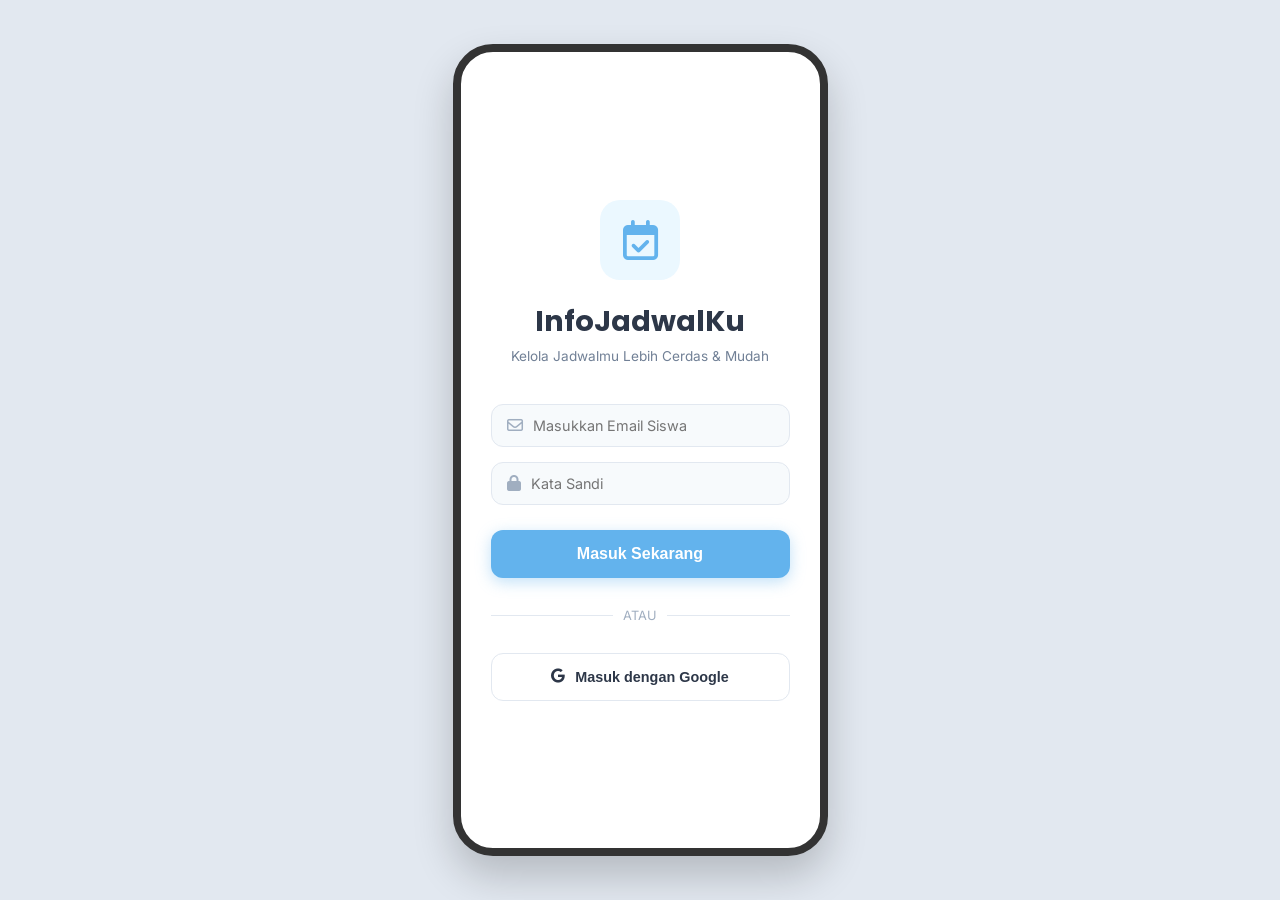
==== index.html @ 91821f2d "Upload tugas aplikasi" ====
<!DOCTYPE html>
<html lang="id">
<head>
    <meta charset="UTF-8">
    <meta name="viewport" content="width=device-width, initial-scale=1.0">
    <title>InfoJadwalKu - Beranda</title>
    <link href="https://fonts.googleapis.com/css2?family=Inter:wght@400;500&family=Poppins:wght@500;600;700&display=swap" rel="stylesheet">
    <link rel="stylesheet" href="https://cdnjs.cloudflare.com/ajax/libs/font-awesome/6.4.0/css/all.min.css">
    <link rel="stylesheet" href="style.css">
</head>
<body>

    <div class="mobile-app">
        
        <header class="header">
            <div class="user-info">
                <img src="https://ui-avatars.com/api/?name=Andi&background=random" alt="Profil" class="avatar">
                <div>
                    <h1 class="greeting">Halo, Andi!</h1>
                    <div class="class-dropdown">Kelas XI TKJ 1 <i class="fa-solid fa-chevron-down"></i></div>
                </div>
            </div>
            <div class="notification">
                <i class="fa-regular fa-bell"></i>
                <span class="badge"></span>
            </div>
        </header>

        <section class="calendar-section">
            <div class="calendar-header">
    <h3 id="bulan-tahun">Oktober 2026</h3>
    <div class="nav-arrows">
        <i class="fa-solid fa-chevron-left" id="panah-kiri" style="padding: 10px; cursor: pointer;"></i>
        <i class="fa-solid fa-chevron-right" id="panah-kanan" style="padding: 10px; cursor: pointer;"></i>
    </div>
</div>
            <div class="calendar-grid text-center">
                <div class="day-name">S</div><div class="day-name">S</div><div class="day-name">R</div>
                <div class="day-name">K</div><div class="day-name">J</div><div class="day-name">S</div><div class="day-name">M</div>
                <div id="calendar-days" class="calendar-days"></div>
            </div>
        </section>

        <section class="agenda-section">
            <div class="agenda-title">
                <h3>Jadwal Hari Ini</h3>
                <span>16 Okt</span>
            </div>

            <div class="agenda-card">
                <div class="card-indicator green"></div>
                <div class="card-content">
                    <h4 class="subject-name">Matematika</h4>
                    <p class="time">07:30 - 09:00</p>
                    <div class="details">
                        <span><i class="fa-solid fa-user"></i> Bu Maya</span>
                        <span><i class="fa-solid fa-location-dot"></i> R. Lab 1</span>
                    </div>
                </div>
            </div>

            <div class="agenda-card">
                <div class="card-indicator orange"></div>
                <div class="card-content">
                    <h4 class="subject-name">Ekskul Futsal</h4>
                    <p class="time">15:30 - 17:00</p>
                    <div class="details">
                        <span><i class="fa-solid fa-users"></i> Tim Inti</span>
                        <span><i class="fa-solid fa-location-dot"></i> Lapangan</span>
                    </div>
                </div>
            </div>
        </section>

       <nav class="bottom-nav">
            <a href="index.html" class="nav-item active"><i class="fa-solid fa-house"></i><span>Beranda</span></a>
            <a href="jadwal.html" class="nav-item"><i class="fa-solid fa-list"></i><span>Jadwal</span></a>
            <a href="chat-ai.html" class="nav-item ai-btn"><i class="fa-solid fa-robot"></i><span>Admin AI</span></a>
            <a href="profile.html" class="nav-item"><i class="fa-regular fa-user"></i><span>Profil</span></a>
        </nav>

    </div>

    <script src="script.js"></script>
</body>
</html>
---- style.css ----
/* =====================
   PENGATURAN DASAR
   ===================== */
:root {
    --primary-blue: #63B3ED;
    --bg-color: #F7FAFC;
    --text-dark: #2D3748;
    --text-gray: #718096;
    --white: #FFFFFF;
    --green-accent: #48BB78;
    --orange-accent: #ED8936;
}

* { margin: 0; padding: 0; box-sizing: border-box; }

body {
    background-color: #E2E8F0;
    display: flex; justify-content: center; align-items: center;
    min-height: 100vh; font-family: 'Inter', sans-serif;
}

h1, h2, h3, h4 { font-family: 'Poppins', sans-serif; color: var(--text-dark); }

/* FRAME HP */
.mobile-app {
    width: 375px; height: 812px; background-color: var(--bg-color);
    border-radius: 40px; box-shadow: 0 20px 40px rgba(0,0,0,0.2);
    overflow: hidden; position: relative; border: 8px solid #333;
}

/* =====================
   DESAIN BERANDA
   ===================== */
.header {
    background: linear-gradient(135deg, #ffffff, #EBF8FF);
    padding: 40px 24px 20px; display: flex; justify-content: space-between;
    align-items: center; border-bottom-left-radius: 20px; border-bottom-right-radius: 20px;
    box-shadow: 0 4px 10px rgba(99, 179, 237, 0.1);
}
.user-info { display: flex; align-items: center; gap: 12px; }
.avatar { width: 45px; height: 45px; border-radius: 50%; }
.greeting { font-size: 1.2rem; margin-bottom: 2px; }
.class-dropdown { font-size: 0.8rem; color: var(--text-gray); font-weight: 500; cursor: pointer; }
.notification { position: relative; font-size: 1.5rem; color: var(--text-dark); }
.badge { position: absolute; top: 2px; right: 2px; width: 10px; height: 10px; background: red; border-radius: 50%; border: 2px solid white; }

/* Kalender */
.calendar-section { background: var(--white); margin: 20px 20px; padding: 20px; border-radius: 20px; box-shadow: 0 10px 20px rgba(0,0,0,0.03); }
.calendar-header { display: flex; justify-content: space-between; align-items: center; margin-bottom: 15px; }
.calendar-header h3 { font-size: 1rem; }
.nav-arrows i { color: var(--text-gray); margin-left: 15px; cursor: pointer; }
.calendar-grid { display: grid; grid-template-columns: repeat(7, 1fr); gap: 10px; text-align: center; }
.day-name { font-size: 0.8rem; font-weight: 600; color: var(--text-gray); margin-bottom: 10px; }
.calendar-days { display: contents; }
.date-num { font-size: 0.9rem; font-weight: 500; color: var(--text-dark); display: flex; flex-direction: column; align-items: center; padding: 5px; cursor: pointer;}
.date-num.active { background-color: var(--primary-blue); color: var(--white); border-radius: 10px; }
.dot { width: 4px; height: 4px; border-radius: 50%; margin-top: 3px; }
.dot.green { background-color: var(--green-accent); }
.dot.orange { background-color: var(--orange-accent); }

/* Agenda Card */
.agenda-section { padding: 0 20px 100px; }
.agenda-title { display: flex; justify-content: space-between; align-items: center; margin-bottom: 15px; }
.agenda-title h3 { font-size: 1rem; }
.agenda-title span { font-size: 0.8rem; font-weight: 600; color: var(--primary-blue); background: #EBF8FF; padding: 4px 10px; border-radius: 10px; }
.agenda-card { background: var(--white); display: flex; border-radius: 15px; margin-bottom: 12px; overflow: hidden; box-shadow: 0 5px 15px rgba(0,0,0,0.04); }
.card-indicator { width: 6px; }
.card-indicator.green { background-color: var(--green-accent); }
.card-indicator.orange { background-color: var(--orange-accent); }
.card-content { padding: 15px; flex-grow: 1; }
.subject-name { font-size: 1rem; margin-bottom: 4px; }
.time { font-size: 0.8rem; color: var(--text-gray); margin-bottom: 10px; font-weight: 500; }
.details { display: flex; justify-content: space-between; font-size: 0.75rem; color: var(--text-gray); }
.details i { color: var(--primary-blue); margin-right: 4px; }

/* Navigasi Bawah */
.bottom-nav { position: absolute; bottom: 0; width: 100%; background: var(--white); display: flex; justify-content: space-around; padding: 15px 10px 25px; box-shadow: 0 -5px 20px rgba(0,0,0,0.05); }
.nav-item { display: flex; flex-direction: column; align-items: center; text-decoration: none; color: var(--text-gray); font-size: 0.7rem; font-weight: 500; gap: 4px; }
.nav-item i { font-size: 1.2rem; }
.nav-item.active { color: var(--primary-blue); }
.ai-btn i { font-size: 1.5rem; color: var(--primary-blue); }

/* =====================
   DESAIN CHAT AI
   ===================== */
.chat-screen { background-color: #F8FAFC; display: flex; flex-direction: column; }
.chat-header { background: var(--white); padding: 30px 20px 20px; display: flex; align-items: center; justify-content: space-between; box-shadow: 0 4px 10px rgba(0,0,0,0.05); z-index: 10; }
.back-btn { color: var(--text-dark); font-size: 1.2rem; text-decoration: none; }
.chat-title { text-align: center; }
.chat-title h2 { font-size: 1.1rem; margin-bottom: 2px; }
.chat-title span { font-size: 0.7rem; color: var(--text-gray); }
.robot-icon { font-size: 1.5rem; color: var(--primary-blue); }

.chat-body { flex-grow: 1; padding: 20px; overflow-y: auto; display: flex; flex-direction: column; gap: 15px; }
.chat-bubble { max-width: 80%; padding: 12px 16px; border-radius: 15px; font-size: 0.85rem; line-height: 1.5; }
.user-bubble { background-color: var(--primary-blue); color: var(--white); align-self: flex-end; border-bottom-right-radius: 4px; box-shadow: 0 4px 10px rgba(99, 179, 237, 0.3); }
.ai-bubble { background-color: var(--white); color: var(--text-dark); align-self: flex-start; border-bottom-left-radius: 4px; box-shadow: 0 4px 10px rgba(0,0,0,0.05); border: 1px solid #E2E8F0; }

.draft-card { background: var(--white); padding: 15px; border-radius: 15px; border: 1px solid #E2E8F0; box-shadow: 0 5px 15px rgba(0,0,0,0.03); width: 90%; align-self: flex-start; margin-top: -5px; }
.draft-header { font-size: 0.75rem; color: var(--text-gray); margin-bottom: 10px; font-weight: 600; text-transform: uppercase; }
.draft-agenda { box-shadow: none; border: 1px solid #EDF2F7; margin-bottom: 15px; }

.action-buttons { display: flex; gap: 10px; }
.btn-confirm { flex: 1; background: var(--primary-blue); color: white; border: none; padding: 10px; border-radius: 8px; font-weight: 600; cursor: pointer; }
.btn-cancel { flex: 1; background: white; color: #E53E3E; border: 1px solid #E53E3E; padding: 10px; border-radius: 8px; font-weight: 600; cursor: pointer; }

.chat-input-area { background: var(--white); padding: 15px 20px 25px; display: flex; gap: 10px; align-items: center; box-shadow: 0 -5px 15px rgba(0,0,0,0.03); }
.chat-input { flex-grow: 1; background: #EDF2F7; border: none; padding: 12px 15px; border-radius: 20px; font-family: 'Inter', sans-serif; font-size: 0.85rem; outline: none; }
.mic-btn { background: var(--primary-blue); color: white; border: none; width: 40px; height: 40px; border-radius: 50%; font-size: 1rem; cursor: pointer; box-shadow: 0 4px 10px rgba(99, 179, 237, 0.4); }
/* Efek saat elemen diklik (Feedback visual) */
.date-num:active, .agenda-card:active, .nav-item:active {
    transform: scale(0.95);
    transition: 0.1s;
}

.user-info:hover {
    opacity: 0.8;
}
/* =====================
   DESAIN HALAMAN LOGIN
   ===================== */
.login-screen { background: white; display: flex; align-items: center; justify-content: center; text-align: center; }
.login-content { padding: 40px 30px; width: 100%; }
.logo-container { width: 80px; height: 80px; background: #EBF8FF; border-radius: 20px; display: flex; align-items: center; justify-content: center; margin: 0 auto 20px; }
.logo-icon { font-size: 2.5rem; color: var(--primary-blue); }
.app-title { font-size: 1.8rem; margin-bottom: 5px; color: var(--text-dark); }
.app-subtitle { font-size: 0.85rem; color: var(--text-gray); margin-bottom: 40px; }

.login-form { display: flex; flex-direction: column; gap: 15px; }
.input-group { background: #F7FAFC; border: 1px solid #E2E8F0; border-radius: 12px; padding: 12px 15px; display: flex; align-items: center; gap: 10px; }
.input-group i { color: #A0AEC0; }
.input-group input { border: none; background: transparent; outline: none; width: 100%; font-family: 'Inter', sans-serif; font-size: 0.9rem; }

.btn-login { background: var(--primary-blue); color: white; border: none; padding: 15px; border-radius: 12px; font-weight: 600; font-size: 1rem; cursor: pointer; margin-top: 10px; box-shadow: 0 4px 15px rgba(99, 179, 237, 0.4); }
.divider { margin: 15px 0; color: #A0AEC0; font-size: 0.8rem; display: flex; align-items: center; text-align: center; }
.divider::before, .divider::after { content: ''; flex: 1; border-bottom: 1px solid #E2E8F0; }
.divider span { padding: 0 10px; }
.btn-google { background: white; color: var(--text-dark); border: 1px solid #E2E8F0; padding: 15px; border-radius: 12px; font-weight: 600; font-size: 0.9rem; cursor: pointer; display: flex; align-items: center; justify-content: center; gap: 10px; }
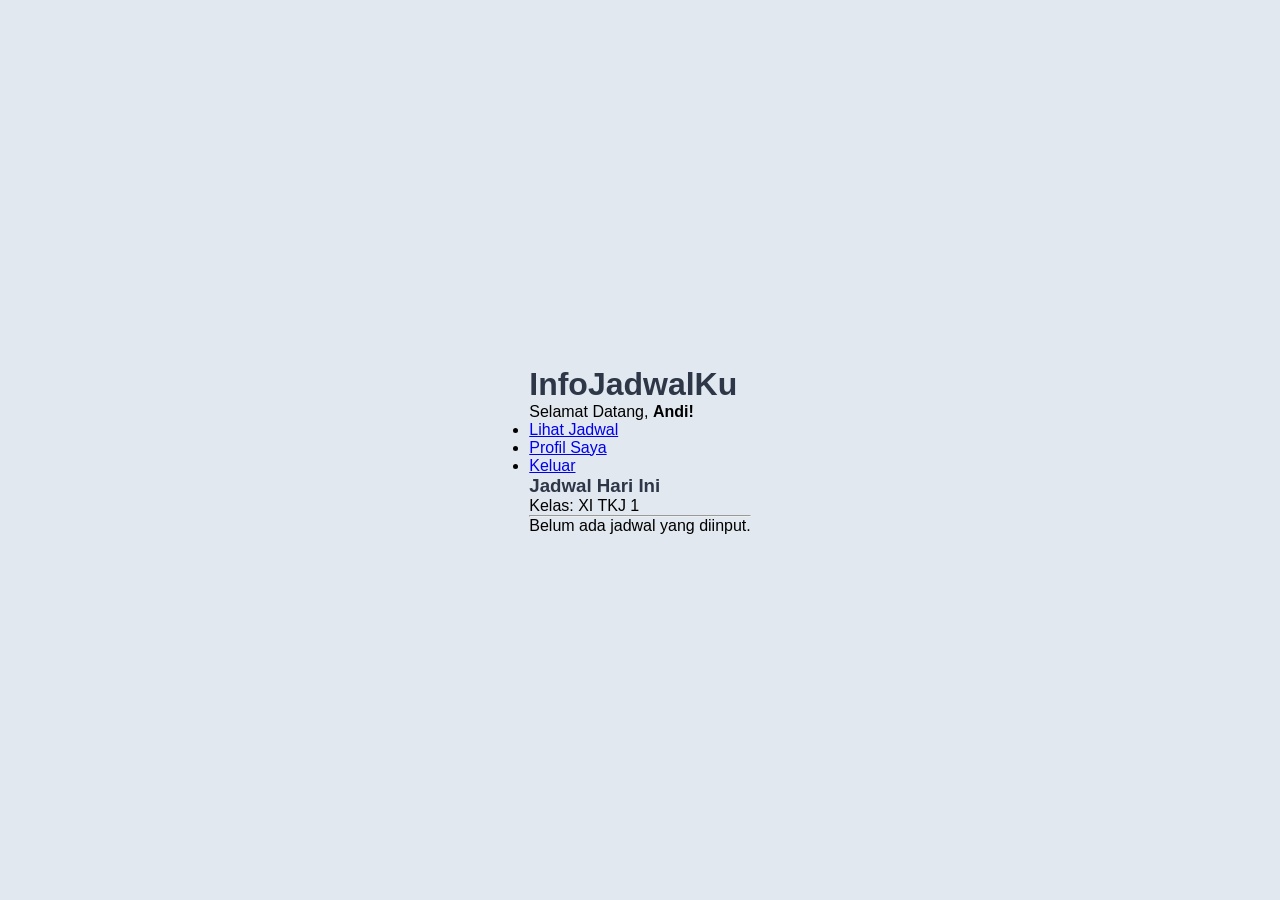
==== commit 55e7bce4: "update tampilan beranda" ====
--- a/index.html
+++ b/index.html
@@ -4,83 +4,30 @@
     <meta charset="UTF-8">
     <meta name="viewport" content="width=device-width, initial-scale=1.0">
     <title>InfoJadwalKu - Beranda</title>
-    <link href="https://fonts.googleapis.com/css2?family=Inter:wght@400;500&family=Poppins:wght@500;600;700&display=swap" rel="stylesheet">
-    <link rel="stylesheet" href="https://cdnjs.cloudflare.com/ajax/libs/font-awesome/6.4.0/css/all.min.css">
-    <link rel="stylesheet" href="style.css">
-</head>
+    <link rel="stylesheet" href="style.css"> </head>
 <body>
-
-    <div class="mobile-app">
-        
-        <header class="header">
-            <div class="user-info">
-                <img src="https://ui-avatars.com/api/?name=Andi&background=random" alt="Profil" class="avatar">
-                <div>
-                    <h1 class="greeting">Halo, Andi!</h1>
-                    <div class="class-dropdown">Kelas XI TKJ 1 <i class="fa-solid fa-chevron-down"></i></div>
-                </div>
-            </div>
-            <div class="notification">
-                <i class="fa-regular fa-bell"></i>
-                <span class="badge"></span>
-            </div>
+    <div class="container">
+        <header>
+            <h1>InfoJadwalKu</h1>
+            <p>Selamat Datang, <strong>Andi!</strong></p>
         </header>
 
-        <section class="calendar-section">
-            <div class="calendar-header">
-    <h3 id="bulan-tahun">Oktober 2026</h3>
-    <div class="nav-arrows">
-        <i class="fa-solid fa-chevron-left" id="panah-kiri" style="padding: 10px; cursor: pointer;"></i>
-        <i class="fa-solid fa-chevron-right" id="panah-kanan" style="padding: 10px; cursor: pointer;"></i>
-    </div>
-</div>
-            <div class="calendar-grid text-center">
-                <div class="day-name">S</div><div class="day-name">S</div><div class="day-name">R</div>
-                <div class="day-name">K</div><div class="day-name">J</div><div class="day-name">S</div><div class="day-name">M</div>
-                <div id="calendar-days" class="calendar-days"></div>
-            </div>
-        </section>
-
-        <section class="agenda-section">
-            <div class="agenda-title">
-                <h3>Jadwal Hari Ini</h3>
-                <span>16 Okt</span>
-            </div>
-
-            <div class="agenda-card">
-                <div class="card-indicator green"></div>
-                <div class="card-content">
-                    <h4 class="subject-name">Matematika</h4>
-                    <p class="time">07:30 - 09:00</p>
-                    <div class="details">
-                        <span><i class="fa-solid fa-user"></i> Bu Maya</span>
-                        <span><i class="fa-solid fa-location-dot"></i> R. Lab 1</span>
-                    </div>
-                </div>
-            </div>
-
-            <div class="agenda-card">
-                <div class="card-indicator orange"></div>
-                <div class="card-content">
-                    <h4 class="subject-name">Ekskul Futsal</h4>
-                    <p class="time">15:30 - 17:00</p>
-                    <div class="details">
-                        <span><i class="fa-solid fa-users"></i> Tim Inti</span>
-                        <span><i class="fa-solid fa-location-dot"></i> Lapangan</span>
-                    </div>
-                </div>
-            </div>
-        </section>
-
-       <nav class="bottom-nav">
-            <a href="index.html" class="nav-item active"><i class="fa-solid fa-house"></i><span>Beranda</span></a>
-            <a href="jadwal.html" class="nav-item"><i class="fa-solid fa-list"></i><span>Jadwal</span></a>
-            <a href="chat-ai.html" class="nav-item ai-btn"><i class="fa-solid fa-robot"></i><span>Admin AI</span></a>
-            <a href="profile.html" class="nav-item"><i class="fa-regular fa-user"></i><span>Profil</span></a>
+        <nav>
+            <ul>
+                <li><a href="jadwal.html">Lihat Jadwal</a></li>
+                <li><a href="profile.php">Profil Saya</a></li>
+                <li><a href="login.php" class="logout-btn">Keluar</a></li>
+            </ul>
         </nav>
 
+        <main>
+            <div class="card">
+                <h3>Jadwal Hari Ini</h3>
+                <p>Kelas: XI TKJ 1</p>
+                <hr>
+                <p>Belum ada jadwal yang diinput.</p>
+            </div>
+        </main>
     </div>
-
-    <script src="script.js"></script>
 </body>
 </html>
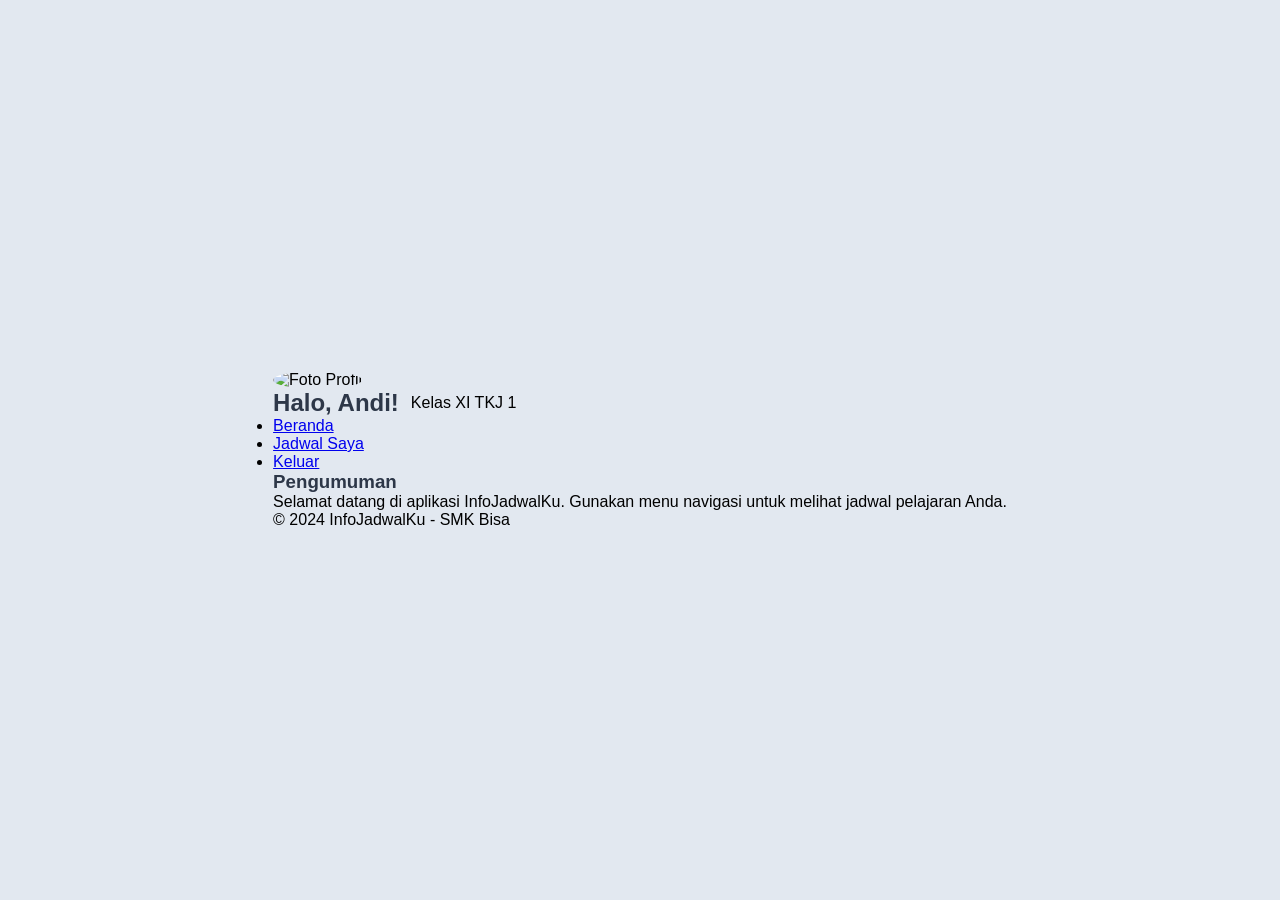
==== commit 3d4bafe1: "Update index html lengkap" ====
--- a/index.html
+++ b/index.html
@@ -3,31 +3,41 @@
 <head>
     <meta charset="UTF-8">
     <meta name="viewport" content="width=device-width, initial-scale=1.0">
-    <title>InfoJadwalKu - Beranda</title>
-    <link rel="stylesheet" href="style.css"> </head>
+    <title>Beranda - InfoJadwalKu</title>
+    <link rel="stylesheet" href="style.css">
+</head>
 <body>
+
     <div class="container">
         <header>
-            <h1>InfoJadwalKu</h1>
-            <p>Selamat Datang, <strong>Andi!</strong></p>
+            <div class="profile-section">
+                <img src="uploads/default.png" alt="Foto Profil" style="width:100px; height:100px; border-radius:50%;">
+                <div class="user-info">
+                    <h2>Halo, Andi!</h2>
+                    <p>Kelas XI TKJ 1</p>
+                </div>
+            </div>
         </header>
 
         <nav>
             <ul>
-                <li><a href="jadwal.html">Lihat Jadwal</a></li>
-                <li><a href="profile.php">Profil Saya</a></li>
-                <li><a href="login.php" class="logout-btn">Keluar</a></li>
+                <li><a href="#">Beranda</a></li>
+                <li><a href="#">Jadwal Saya</a></li>
+                <li><a href="login.php">Keluar</a></li>
             </ul>
         </nav>
 
         <main>
             <div class="card">
-                <h3>Jadwal Hari Ini</h3>
-                <p>Kelas: XI TKJ 1</p>
-                <hr>
-                <p>Belum ada jadwal yang diinput.</p>
+                <h3>Pengumuman</h3>
+                <p>Selamat datang di aplikasi InfoJadwalKu. Gunakan menu navigasi untuk melihat jadwal pelajaran Anda.</p>
             </div>
         </main>
+
+        <footer>
+            <p>&copy; 2024 InfoJadwalKu - SMK Bisa</p>
+        </footer>
     </div>
+
 </body>
 </html>
